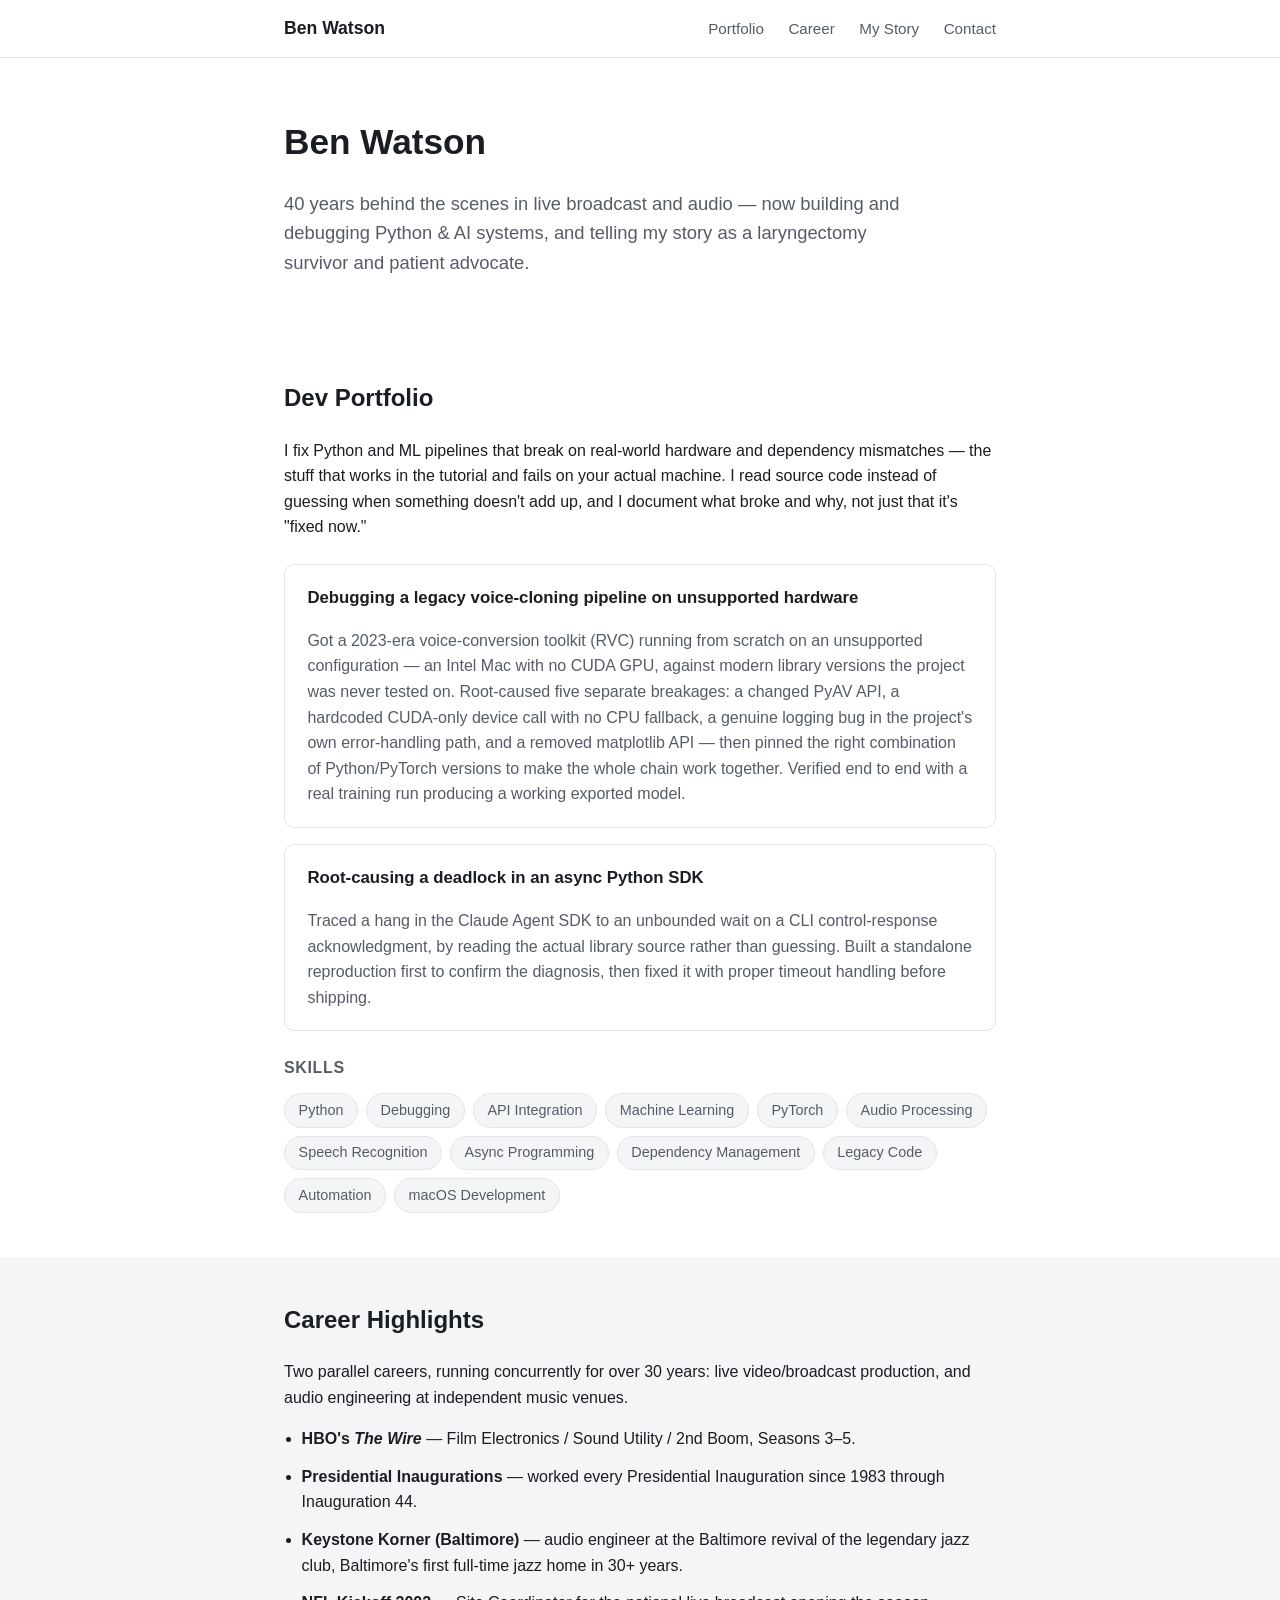
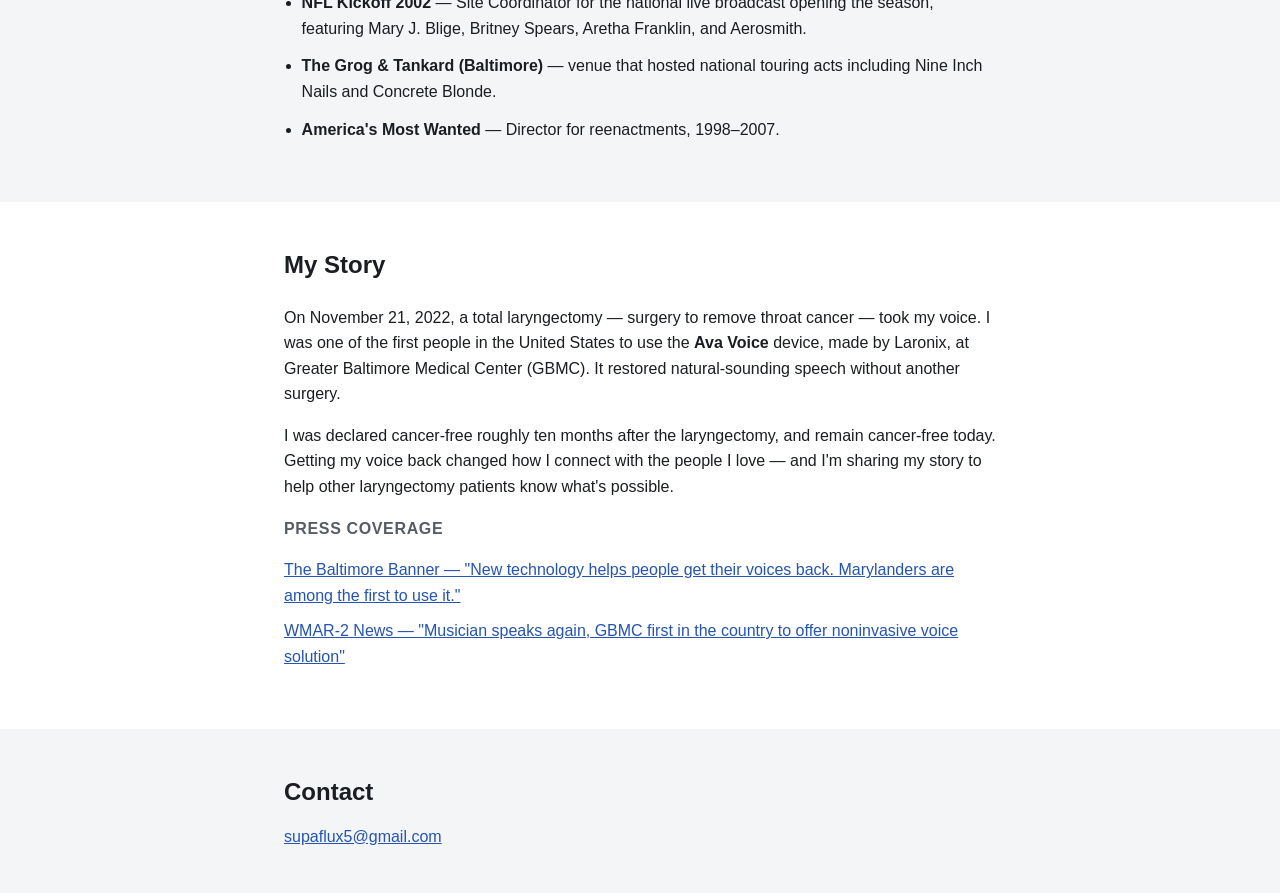
==== index.html @ b60e81b8 "Build portfolio and patient-advocacy site" ====
<!doctype html>
<html lang="en">
<head>
<meta charset="UTF-8">
<meta name="viewport" content="width=device-width, initial-scale=1.0">
<title>Ben Watson</title>
<meta name="description" content="Ben Watson — Python/AI developer, 40-year video &amp; broadcast engineer, laryngectomy survivor and patient advocate.">
<link rel="stylesheet" href="style.css">
</head>
<body>

<header class="site-header">
  <div class="wrap">
    <span class="brand">Ben Watson</span>
    <nav>
      <a href="#portfolio">Portfolio</a>
      <a href="#career">Career</a>
      <a href="#story">My Story</a>
      <a href="#contact">Contact</a>
    </nav>
  </div>
</header>

<section class="hero">
  <div class="wrap">
    <h1>Ben Watson</h1>
    <p class="tagline">40 years behind the scenes in live broadcast and audio — now building
      and debugging Python &amp; AI systems, and telling my story as a laryngectomy survivor
      and patient advocate.</p>
  </div>
</section>

<section id="portfolio" class="section">
  <div class="wrap">
    <h2>Dev Portfolio</h2>
    <p>I fix Python and ML pipelines that break on real-world hardware and dependency
      mismatches — the stuff that works in the tutorial and fails on your actual machine.
      I read source code instead of guessing when something doesn't add up, and I document
      what broke and why, not just that it's "fixed now."</p>

    <div class="cards">
      <div class="card">
        <h3>Debugging a legacy voice-cloning pipeline on unsupported hardware</h3>
        <p>Got a 2023-era voice-conversion toolkit (RVC) running from scratch on an
          unsupported configuration — an Intel Mac with no CUDA GPU, against modern
          library versions the project was never tested on. Root-caused five separate
          breakages: a changed PyAV API, a hardcoded CUDA-only device call with no CPU
          fallback, a genuine logging bug in the project's own error-handling path, and a
          removed matplotlib API — then pinned the right combination of Python/PyTorch
          versions to make the whole chain work together. Verified end to end with a real
          training run producing a working exported model.</p>
      </div>
      <div class="card">
        <h3>Root-causing a deadlock in an async Python SDK</h3>
        <p>Traced a hang in the Claude Agent SDK to an unbounded wait on a CLI
          control-response acknowledgment, by reading the actual library source rather
          than guessing. Built a standalone reproduction first to confirm the diagnosis,
          then fixed it with proper timeout handling before shipping.</p>
      </div>
    </div>

    <h3 class="skills-heading">Skills</h3>
    <ul class="skills">
      <li>Python</li>
      <li>Debugging</li>
      <li>API Integration</li>
      <li>Machine Learning</li>
      <li>PyTorch</li>
      <li>Audio Processing</li>
      <li>Speech Recognition</li>
      <li>Async Programming</li>
      <li>Dependency Management</li>
      <li>Legacy Code</li>
      <li>Automation</li>
      <li>macOS Development</li>
    </ul>
  </div>
</section>

<section id="career" class="section alt">
  <div class="wrap">
    <h2>Career Highlights</h2>
    <p>Two parallel careers, running concurrently for over 30 years: live video/broadcast
      production, and audio engineering at independent music venues.</p>

    <ul class="highlights">
      <li><strong>HBO's <em>The Wire</em></strong> — Film Electronics / Sound Utility / 2nd
        Boom, Seasons 3–5.</li>
      <li><strong>Presidential Inaugurations</strong> — worked every Presidential
        Inauguration since 1983 through Inauguration 44.</li>
      <li><strong>Keystone Korner (Baltimore)</strong> — audio engineer at the Baltimore
        revival of the legendary jazz club, Baltimore's first full-time jazz home in 30+
        years.</li>
      <li><strong>NFL Kickoff 2002</strong> — Site Coordinator for the national live
        broadcast opening the season, featuring Mary J. Blige, Britney Spears, Aretha
        Franklin, and Aerosmith.</li>
      <li><strong>The Grog &amp; Tankard (Baltimore)</strong> — venue that hosted national
        touring acts including Nine Inch Nails and Concrete Blonde.</li>
      <li><strong>America's Most Wanted</strong> — Director for reenactments, 1998–2007.</li>
    </ul>
  </div>
</section>

<section id="story" class="section">
  <div class="wrap">
    <h2>My Story</h2>
    <p>On November 21, 2022, a total laryngectomy — surgery to remove throat cancer — took
      my voice. I was one of the first people in the United States to use the
      <strong>Ava Voice</strong> device, made by Laronix, at Greater Baltimore Medical
      Center (GBMC). It restored natural-sounding speech without another surgery.</p>
    <p>I was declared cancer-free roughly ten months after the laryngectomy, and remain
      cancer-free today. Getting my voice back changed how I connect with the people I
      love — and I'm sharing my story to help other laryngectomy patients know what's
      possible.</p>

    <h3 class="press-heading">Press coverage</h3>
    <ul class="press">
      <li><a href="https://www.thebanner.com/economy/science-medicine/larynx-cancer-ava-voice-EXRFNOXH5ZARFEVDVTDTGTJTT4/" target="_blank" rel="noopener">The Baltimore Banner — "New technology helps people get their voices back. Marylanders are among the first to use it."</a></li>
      <li><a href="https://www.wmar2news.com/local/musician-speaks-again-gbmc-first-in-the-country-to-offer-noninvasive-voice-solution" target="_blank" rel="noopener">WMAR-2 News — "Musician speaks again, GBMC first in the country to offer noninvasive voice solution"</a></li>
    </ul>
  </div>
</section>

<footer id="contact" class="section alt">
  <div class="wrap">
    <h2>Contact</h2>
    <p><a href="mailto:supaflux5@gmail.com">supaflux5@gmail.com</a></p>
  </div>
</footer>

</body>
</html>
---- style.css ----
:root {
  --bg: #ffffff;
  --bg-alt: #f4f5f7;
  --text: #1a1d21;
  --text-muted: #565c66;
  --accent: #2454b8;
  --border: #e2e4e8;
  --card-bg: #ffffff;
}

@media (prefers-color-scheme: dark) {
  :root {
    --bg: #14161a;
    --bg-alt: #1b1e23;
    --text: #eceef1;
    --text-muted: #a3a9b3;
    --accent: #6fa0ff;
    --border: #2b2f36;
    --card-bg: #1e2127;
  }
}

* { box-sizing: border-box; }

body {
  margin: 0;
  font-family: -apple-system, BlinkMacSystemFont, "Segoe UI", Roboto, Helvetica, Arial, sans-serif;
  background: var(--bg);
  color: var(--text);
  line-height: 1.6;
}

.wrap {
  max-width: 760px;
  margin: 0 auto;
  padding: 0 1.5rem;
}

a { color: var(--accent); }

.site-header {
  border-bottom: 1px solid var(--border);
  position: sticky;
  top: 0;
  background: var(--bg);
  z-index: 10;
}

.site-header .wrap {
  display: flex;
  align-items: center;
  justify-content: space-between;
  padding-top: 0.9rem;
  padding-bottom: 0.9rem;
  flex-wrap: wrap;
  gap: 0.5rem;
}

.brand {
  font-weight: 700;
  font-size: 1.1rem;
}

.site-header nav a {
  margin-left: 1.25rem;
  text-decoration: none;
  color: var(--text-muted);
  font-size: 0.95rem;
}

.site-header nav a:first-child { margin-left: 0; }

.site-header nav a:hover { color: var(--accent); }

.hero {
  padding: 3.5rem 0 2.5rem;
}

.hero h1 {
  margin: 0 0 0.75rem;
  font-size: 2.2rem;
}

.hero .tagline {
  color: var(--text-muted);
  font-size: 1.15rem;
  max-width: 620px;
}

.section {
  padding: 2.75rem 0;
}

.section.alt {
  background: var(--bg-alt);
}

.section h2 {
  margin-top: 0;
  font-size: 1.5rem;
}

.cards {
  display: flex;
  flex-direction: column;
  gap: 1rem;
  margin: 1.5rem 0;
}

.card {
  background: var(--card-bg);
  border: 1px solid var(--border);
  border-radius: 10px;
  padding: 1.25rem 1.4rem;
}

.card h3 {
  margin-top: 0;
  margin-bottom: 0.5rem;
  font-size: 1.05rem;
}

.card p { margin-bottom: 0; color: var(--text-muted); }

.skills-heading, .press-heading {
  font-size: 1rem;
  color: var(--text-muted);
  text-transform: uppercase;
  letter-spacing: 0.04em;
  margin-bottom: 0.75rem;
}

.skills {
  list-style: none;
  padding: 0;
  margin: 0;
  display: flex;
  flex-wrap: wrap;
  gap: 0.5rem;
}

.skills li {
  background: var(--bg-alt);
  border: 1px solid var(--border);
  border-radius: 999px;
  padding: 0.3rem 0.85rem;
  font-size: 0.9rem;
  color: var(--text-muted);
}

.highlights {
  padding-left: 1.1rem;
}

.highlights li { margin-bottom: 0.75rem; }

.press {
  list-style: none;
  padding: 0;
}

.press li { margin-bottom: 0.6rem; }

footer.section p { margin: 0; }

footer.section h2 { margin-bottom: 0.75rem; }
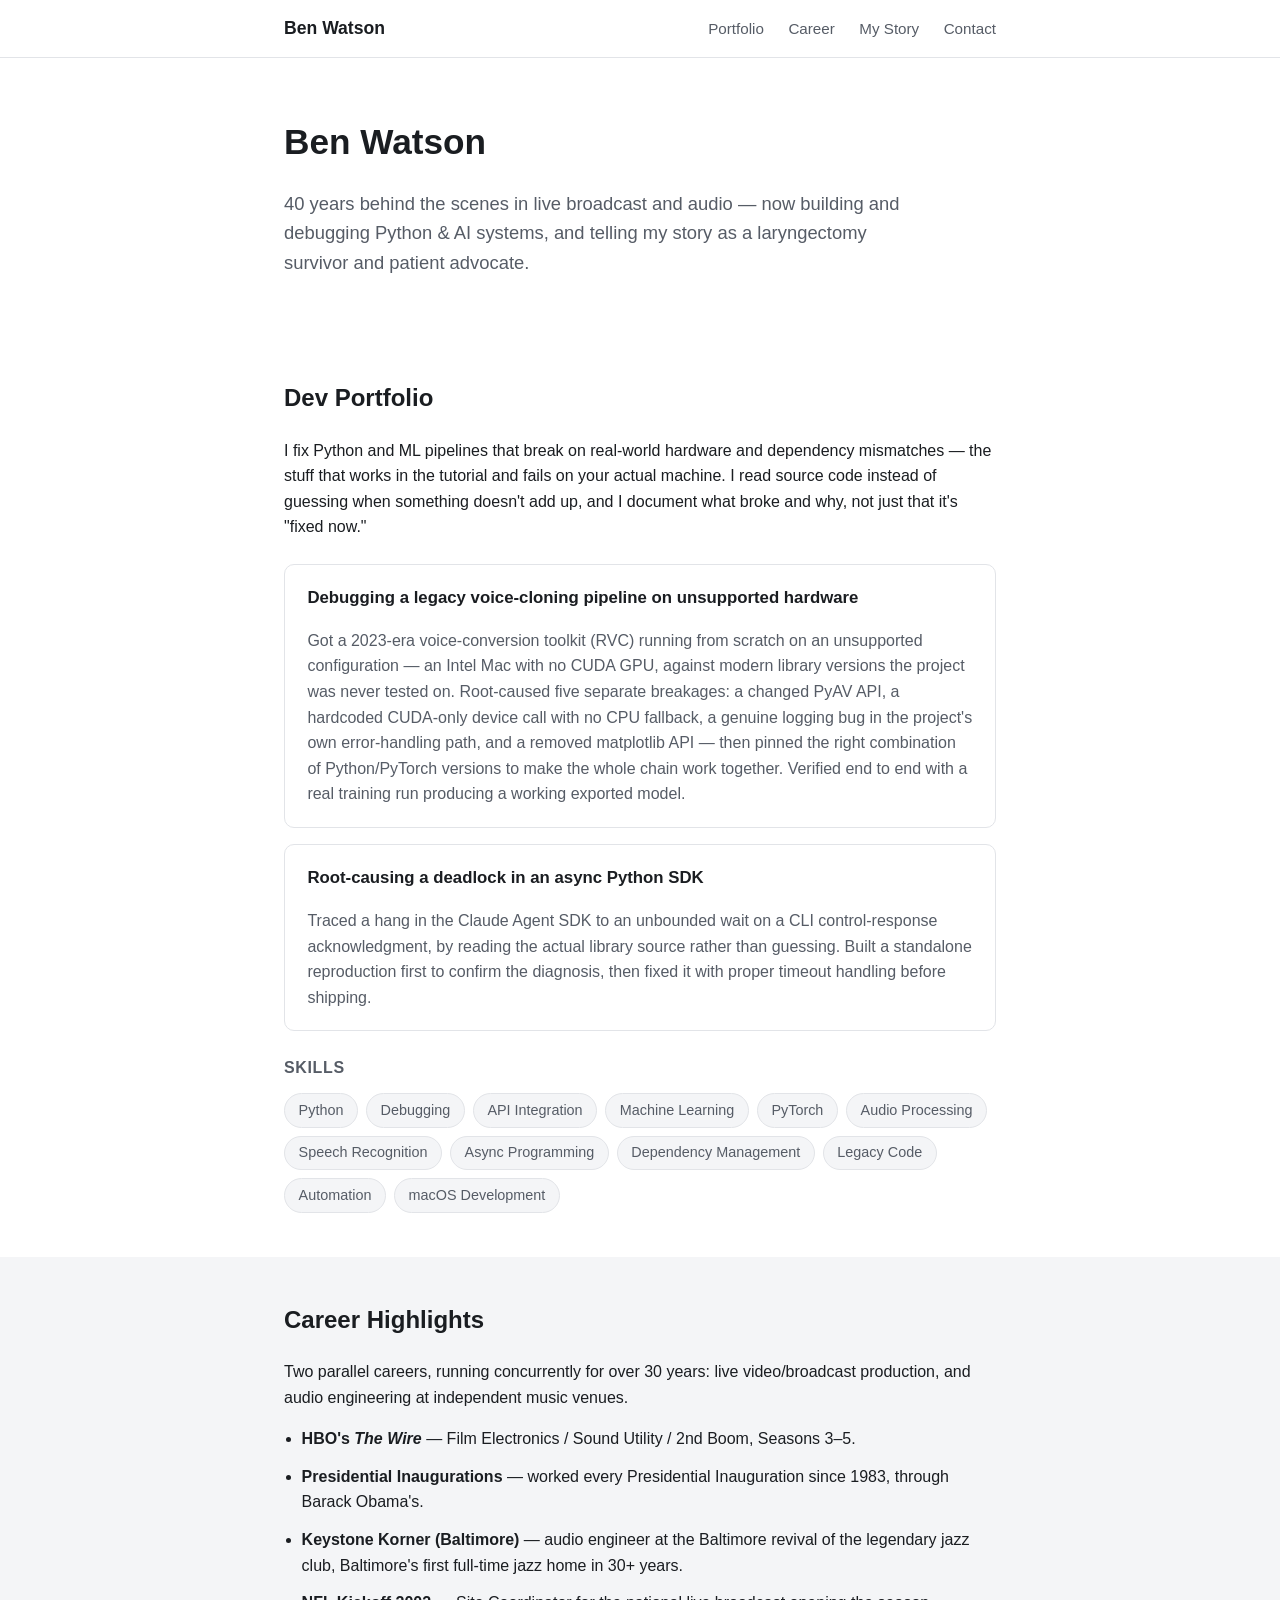
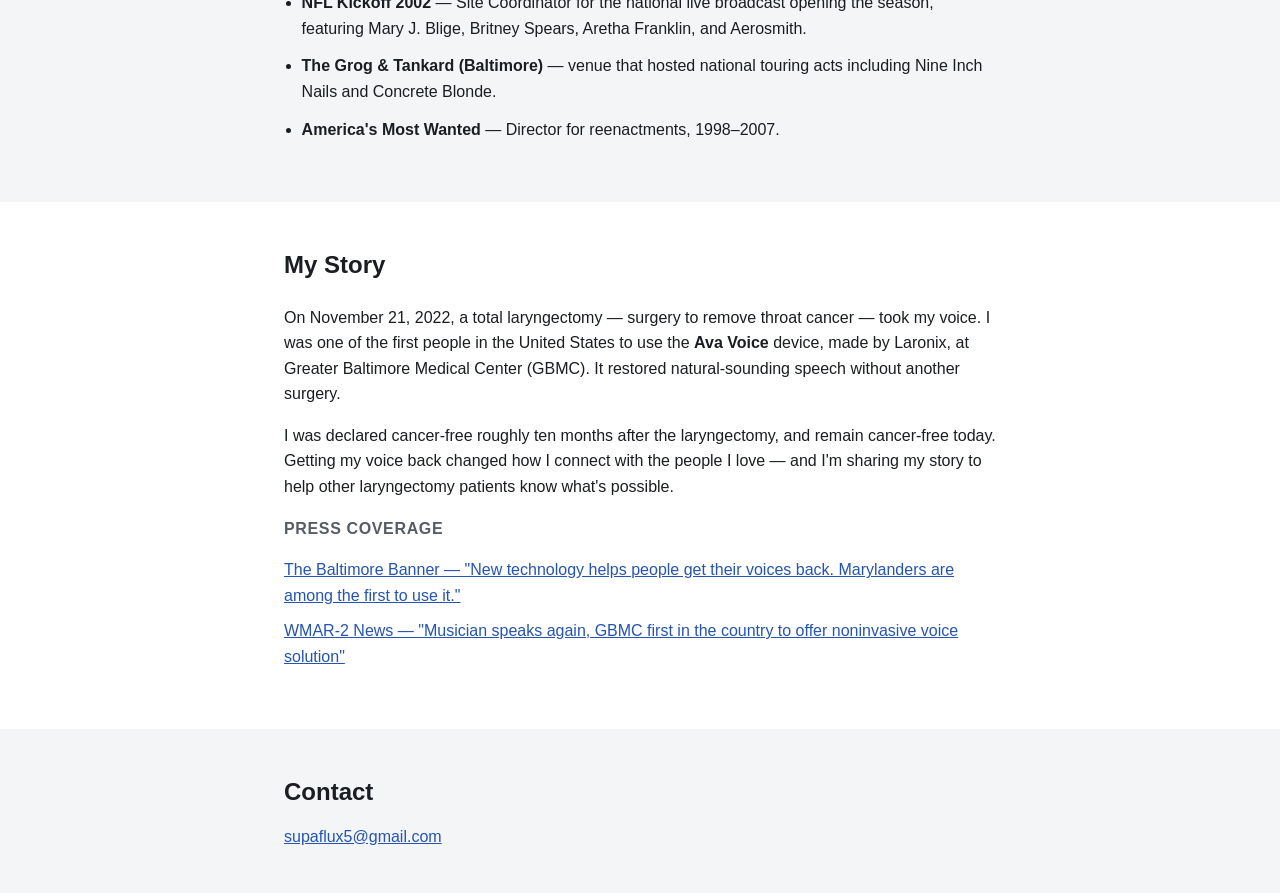
==== commit 5f552c7a: "Correct last inauguration worked to Obama's" ====
--- a/index.html
+++ b/index.html
@@ -87,7 +87,7 @@
       <li><strong>HBO's <em>The Wire</em></strong> — Film Electronics / Sound Utility / 2nd
         Boom, Seasons 3–5.</li>
       <li><strong>Presidential Inaugurations</strong> — worked every Presidential
-        Inauguration since 1983 through Inauguration 44.</li>
+        Inauguration since 1983, through Barack Obama's.</li>
       <li><strong>Keystone Korner (Baltimore)</strong> — audio engineer at the Baltimore
         revival of the legendary jazz club, Baltimore's first full-time jazz home in 30+
         years.</li>
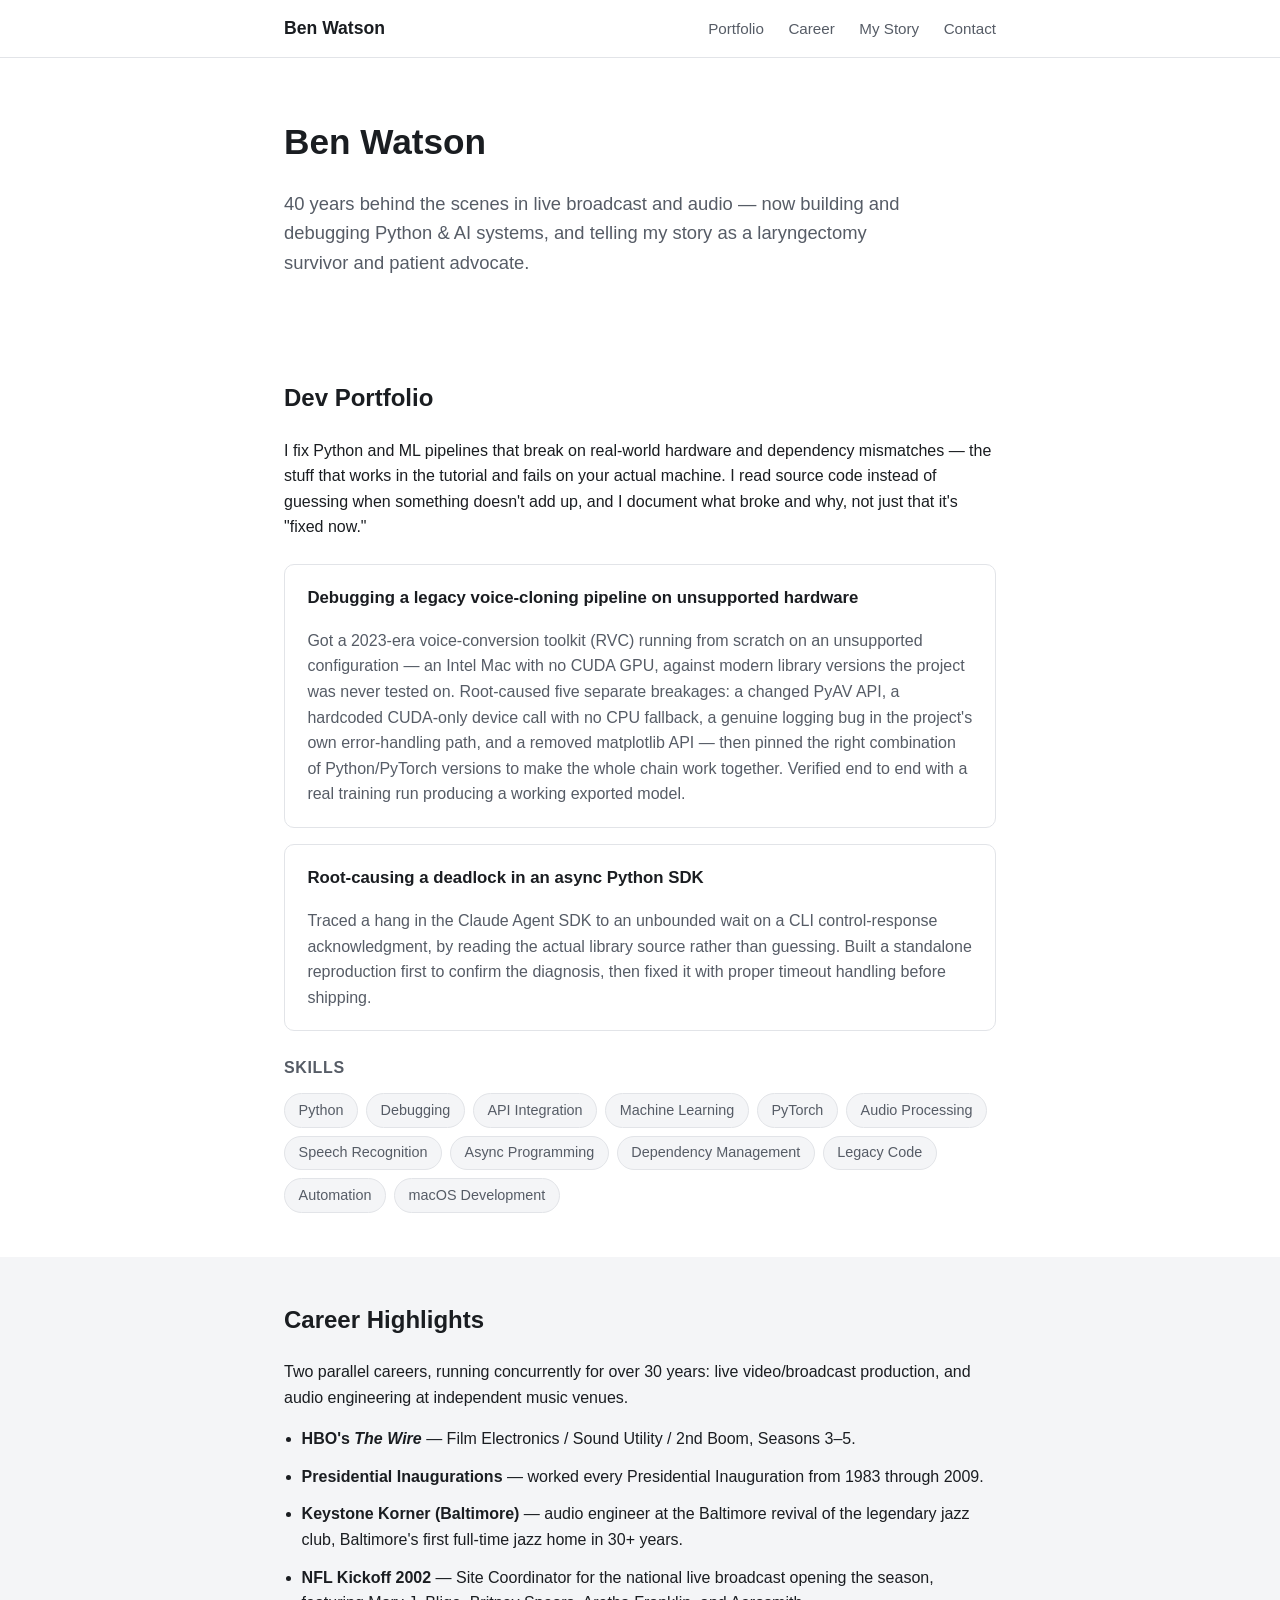
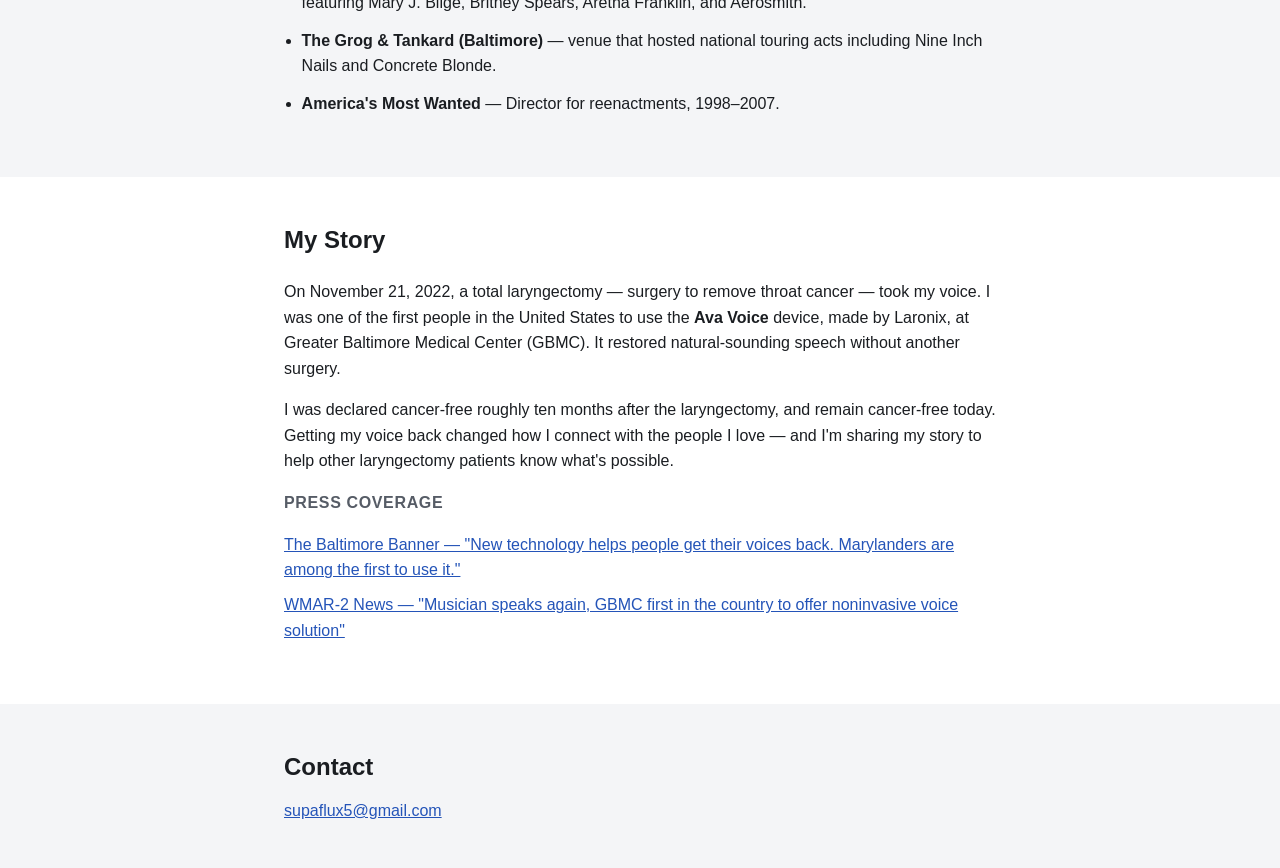
==== commit bc5a2484: "Specify last inauguration worked as 2009" ====
--- a/index.html
+++ b/index.html
@@ -87,7 +87,7 @@
       <li><strong>HBO's <em>The Wire</em></strong> — Film Electronics / Sound Utility / 2nd
         Boom, Seasons 3–5.</li>
       <li><strong>Presidential Inaugurations</strong> — worked every Presidential
-        Inauguration since 1983, through Barack Obama's.</li>
+        Inauguration from 1983 through 2009.</li>
       <li><strong>Keystone Korner (Baltimore)</strong> — audio engineer at the Baltimore
         revival of the legendary jazz club, Baltimore's first full-time jazz home in 30+
         years.</li>
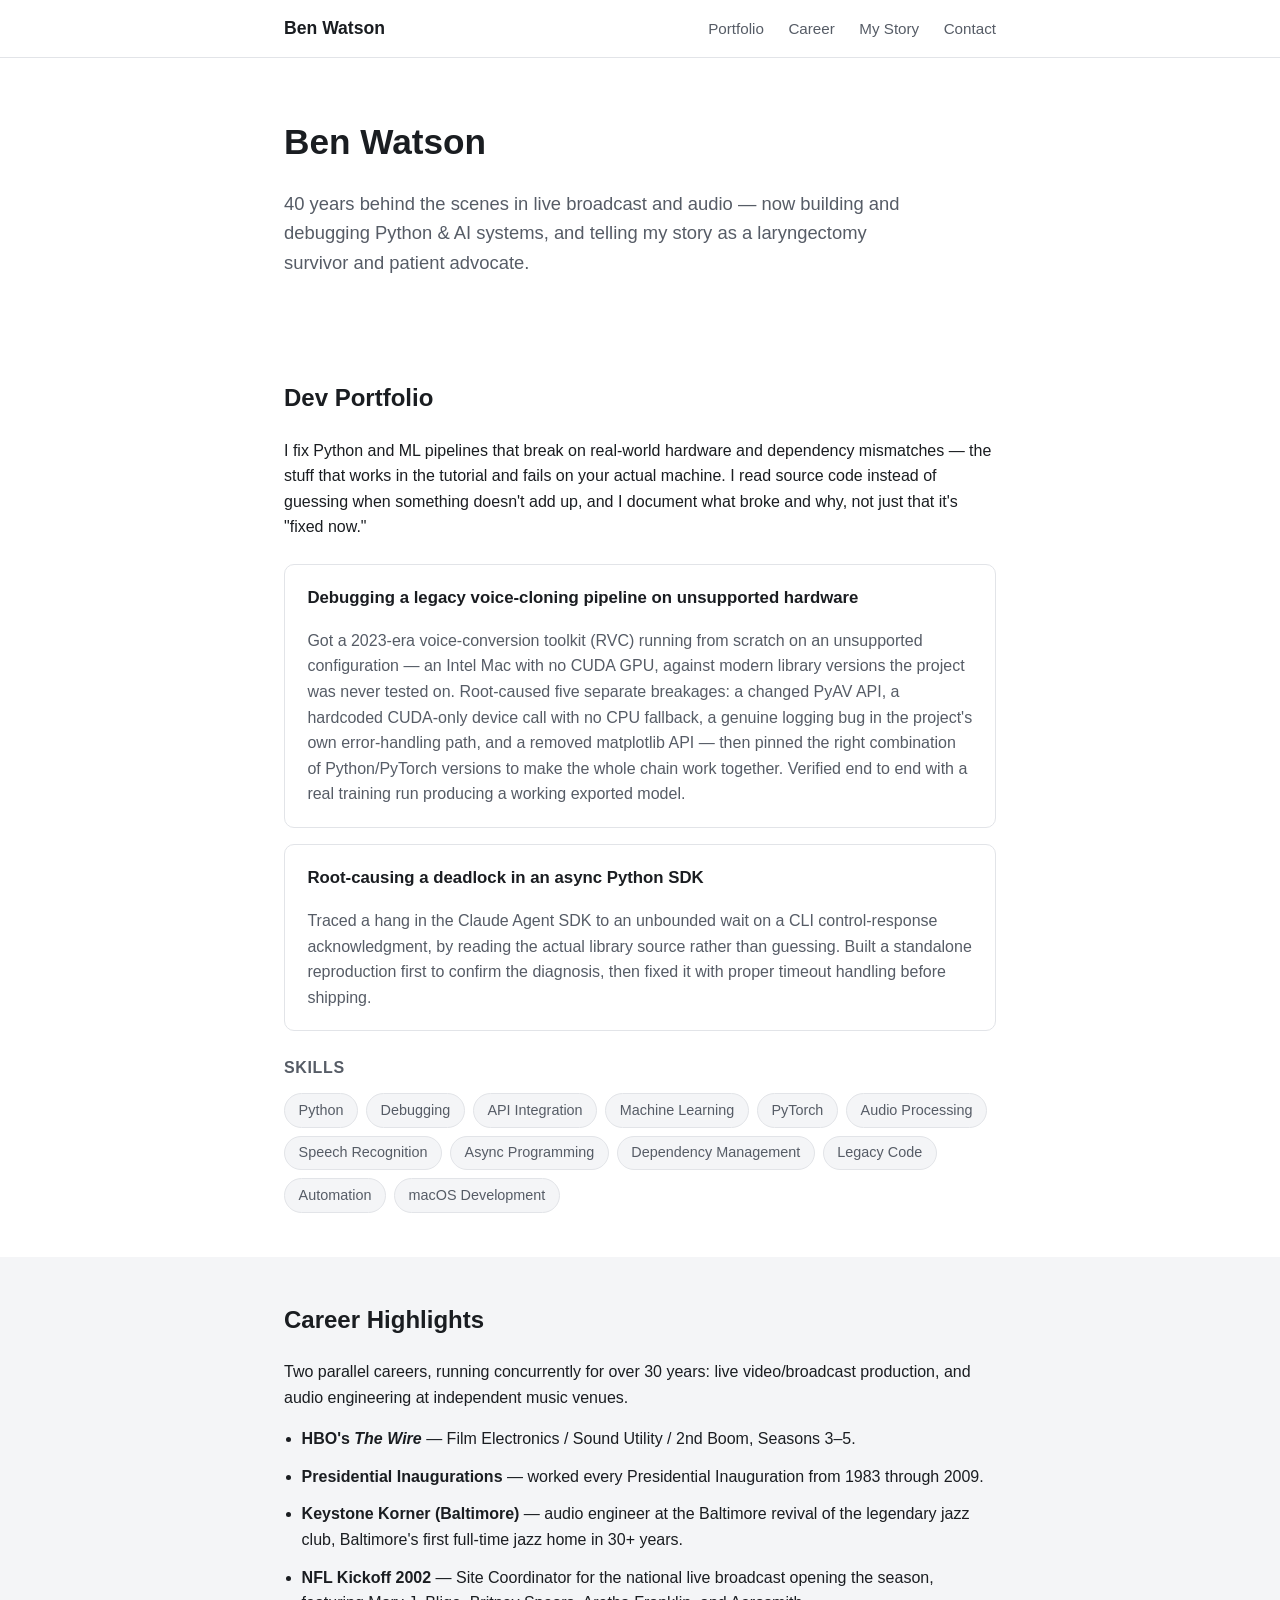
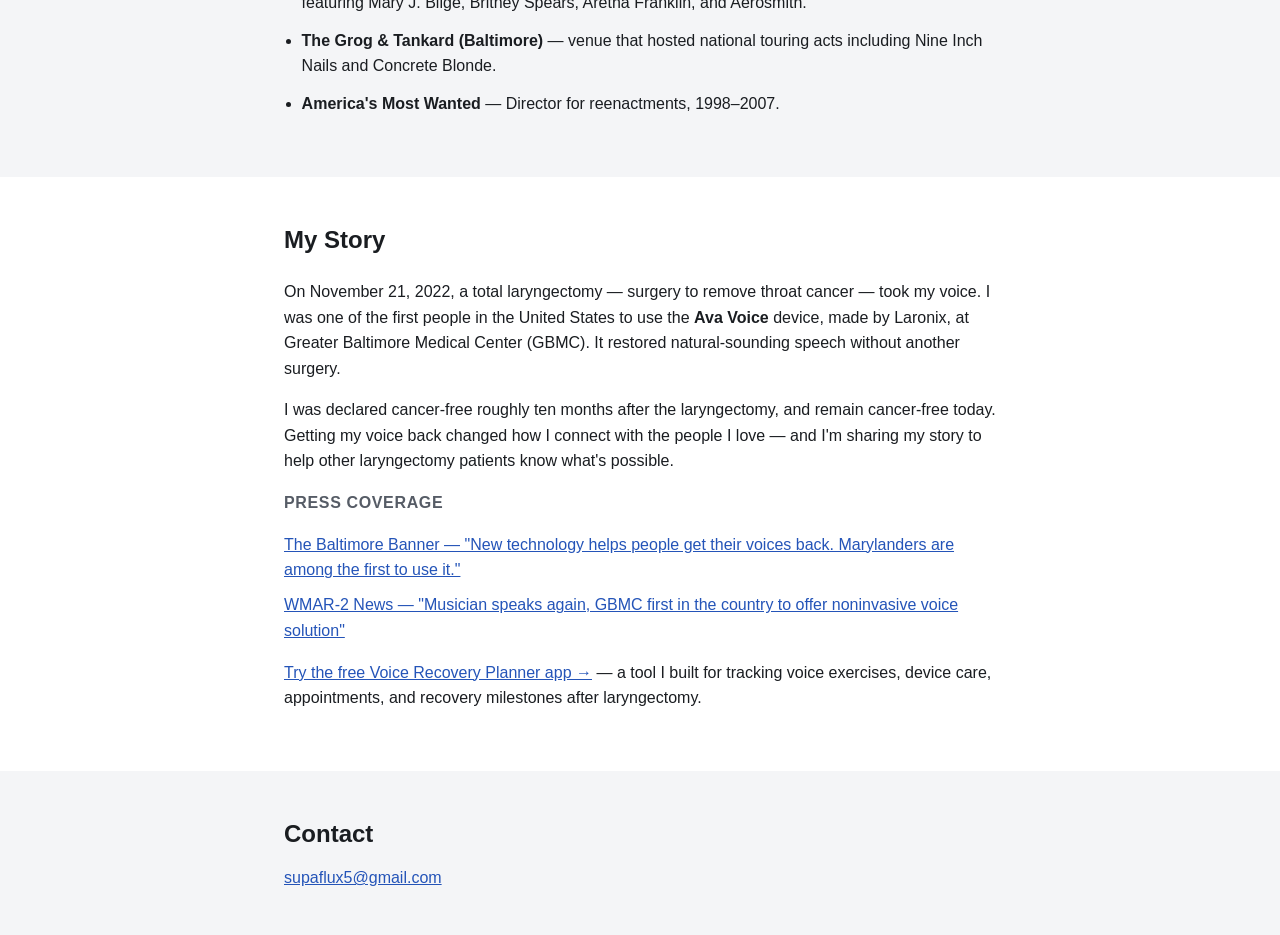
==== commit 7f664d83: "Add Voice Recovery Planner web app" ====
--- a/index.html
+++ b/index.html
@@ -118,6 +118,8 @@
       <li><a href="https://www.thebanner.com/economy/science-medicine/larynx-cancer-ava-voice-EXRFNOXH5ZARFEVDVTDTGTJTT4/" target="_blank" rel="noopener">The Baltimore Banner — "New technology helps people get their voices back. Marylanders are among the first to use it."</a></li>
       <li><a href="https://www.wmar2news.com/local/musician-speaks-again-gbmc-first-in-the-country-to-offer-noninvasive-voice-solution" target="_blank" rel="noopener">WMAR-2 News — "Musician speaks again, GBMC first in the country to offer noninvasive voice solution"</a></li>
     </ul>
+
+    <p><a href="voice-recovery-planner/">Try the free Voice Recovery Planner app →</a> — a tool I built for tracking voice exercises, device care, appointments, and recovery milestones after laryngectomy.</p>
   </div>
 </section>
 
